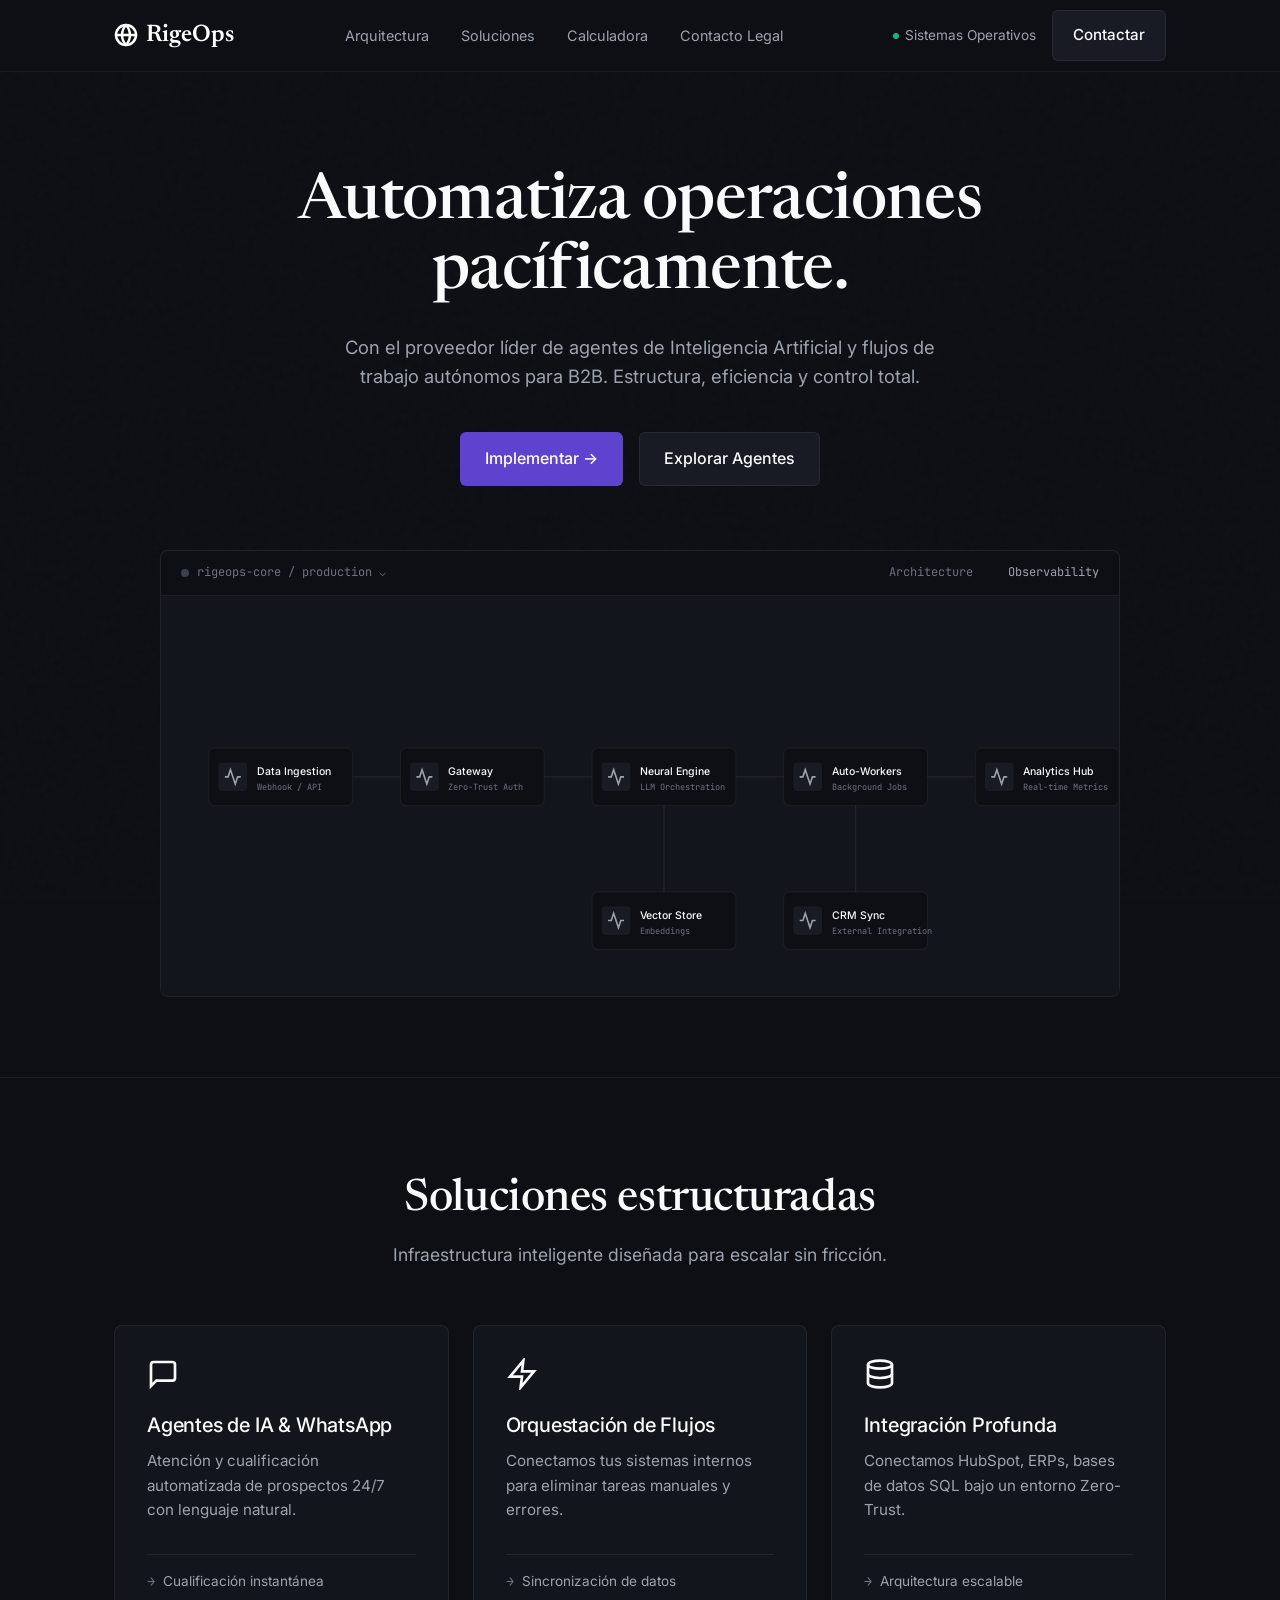
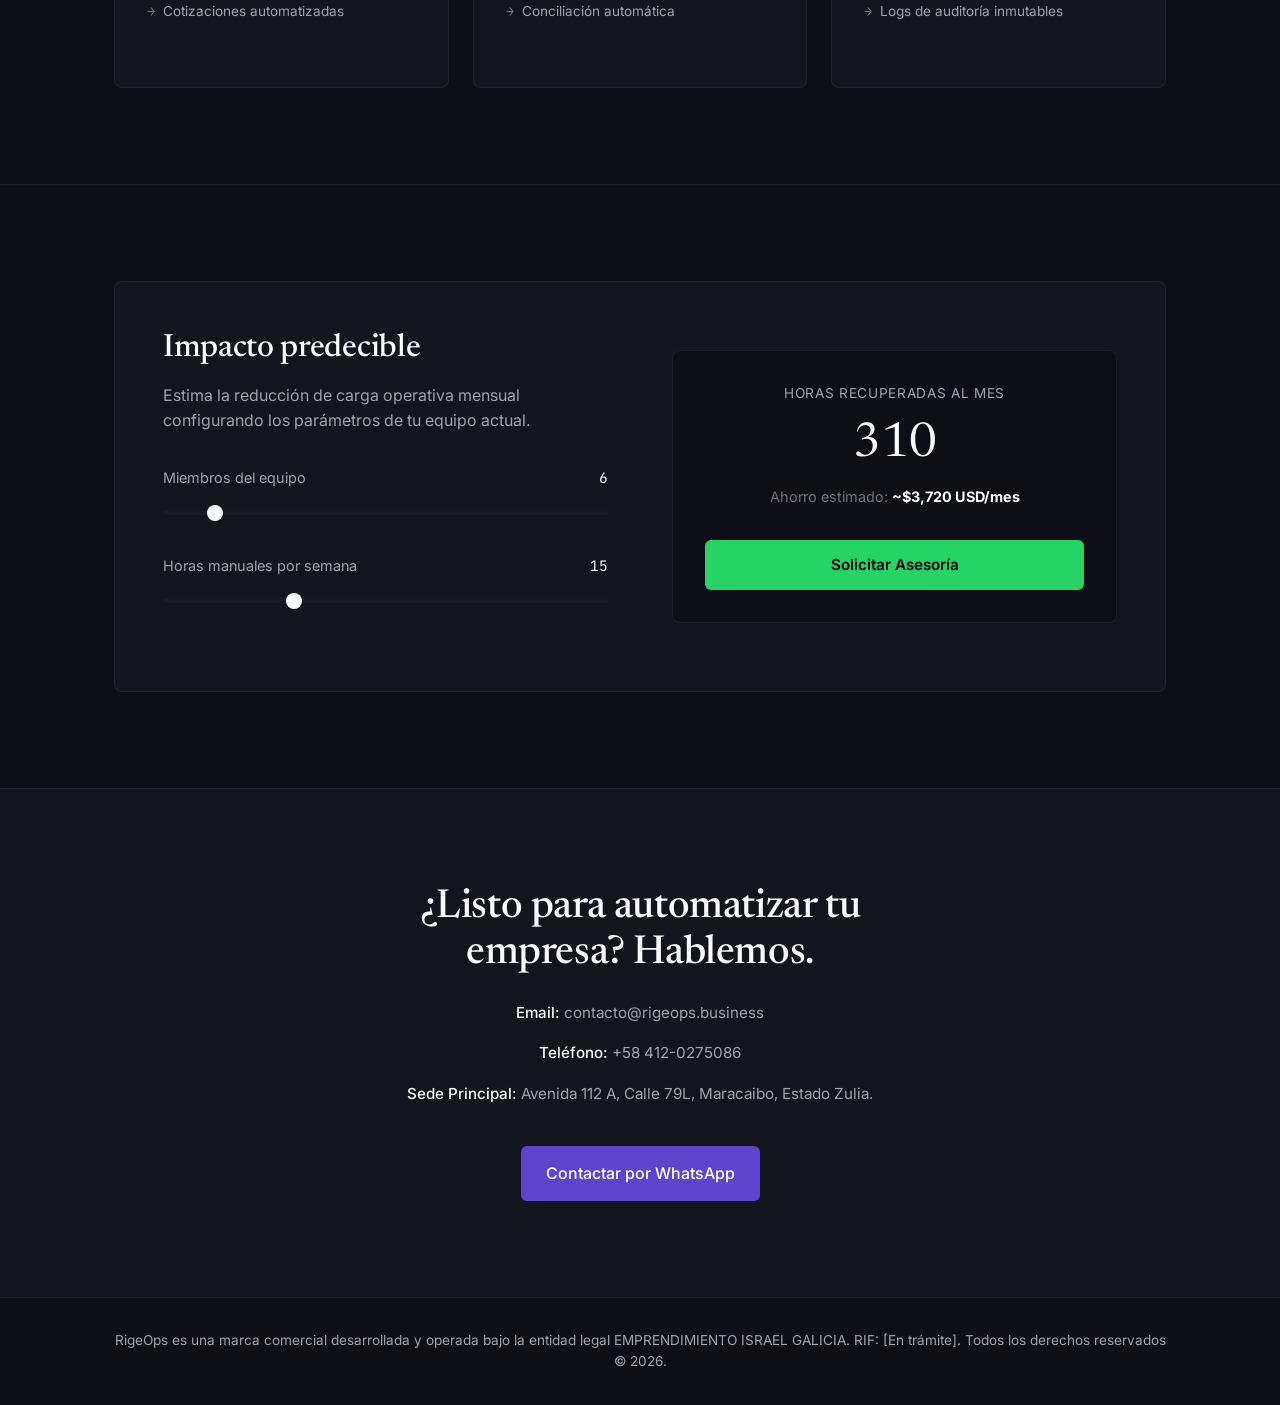
==== index.html @ 77338d5e "first commit" ====
<!DOCTYPE html>
<html lang="es">
<head>
  <meta charset="UTF-8" />
  <meta name="viewport" content="width=device-width, initial-scale=1.0" />
  <title>RigeOps | Inteligencia Artificial & Automatización de Operaciones B2B</title>
  <meta name="description" content="Ship software peacefully. Arquitectura de IA y flujos autónomos de alta ingeniería para empresas." />
  <link rel="stylesheet" href="styles.css" />
</head>
<body>

  <!-- HEADER -->
  <header class="navbar">
    <div class="container">
      <a href="#inicio" class="logo">
        <svg viewBox="0 0 24 24" fill="none" stroke="currentColor" stroke-width="2.5" stroke-linecap="round" stroke-linejoin="round">
          <circle cx="12" cy="12" r="10"></circle>
          <line x1="2" y1="12" x2="22" y2="12"></line>
          <path d="M12 2a15.3 15.3 0 0 1 4 10 15.3 15.3 0 0 1-4 10 15.3 15.3 0 0 1-4-10 15.3 15.3 0 0 1 4-10z"></path>
        </svg>
        RigeOps
      </a>

      <ul class="nav-links">
        <li><a href="#arquitectura">Arquitectura</a></li>
        <li><a href="#soluciones">Soluciones</a></li>
        <li><a href="#calculadora">Calculadora</a></li>
        <li><a href="#contacto">Contacto Legal</a></li>
      </ul>

      <div class="nav-actions">
        <div class="status-indicator">
          <span class="dot"></span>
          <span style="font-size:0.85rem; color:var(--text-secondary)">Sistemas Operativos</span>
        </div>
        <a href="https://wa.me/584120275086" class="btn btn-secondary" target="_blank">Contactar</a>
      </div>
      
      <button class="mobile-toggle">Menú</button>
    </div>
  </header>

  <main>
    <!-- HERO SECTION -->
    <section id="inicio" class="hero-section">
      <div class="container">
        <div class="hero-content">
          <h1 class="hero-title">Automatiza operaciones pacíficamente.</h1>
          <p class="hero-description">
            Con el proveedor líder de agentes de Inteligencia Artificial y flujos de trabajo autónomos para B2B. Estructura, eficiencia y control total.
          </p>
          <div class="hero-ctas">
            <a href="https://wa.me/584120275086" class="btn btn-primary btn-lg" target="_blank">Implementar →</a>
            <a href="#arquitectura" class="btn btn-secondary btn-lg">Explorar Agentes</a>
          </div>
        </div>

        <!-- ARCHITECTURE PREVIEW (Railway Style) -->
        <div id="arquitectura" class="architecture-preview">
          <div class="arch-header">
            <div class="arch-header-left">
              <span class="arch-dot"></span>
              <span>rigeops-core / production ⌵</span>
            </div>
            <div>
              <span>Architecture</span> &nbsp;&nbsp;&nbsp; <span style="color:var(--text-secondary)">Observability</span>
            </div>
          </div>
          <div class="arch-canvas-container">
            <!-- SVG rendered by JS -->
            <svg id="arch-svg" class="svg-diagram" viewBox="0 0 1000 400" preserveAspectRatio="xMidYMid meet"></svg>
          </div>
        </div>
      </div>
    </section>

    <!-- SERVICES SECTION -->
    <section id="soluciones" class="services-section">
      <div class="container">
        <div class="section-header">
          <h2 class="section-title">Soluciones estructuradas</h2>
          <p class="section-subtitle">Infraestructura inteligente diseñada para escalar sin fricción.</p>
        </div>

        <div class="services-grid">
          <div class="service-card">
            <svg class="service-icon" width="32" height="32" viewBox="0 0 24 24" fill="none" stroke="currentColor" stroke-width="2"><path d="M21 15a2 2 0 0 1-2 2H7l-4 4V5a2 2 0 0 1 2-2h14a2 2 0 0 1 2 2z"></path></svg>
            <h3 class="service-title">Agentes de IA & WhatsApp</h3>
            <p class="service-desc">Atención y cualificación automatizada de prospectos 24/7 con lenguaje natural.</p>
            <ul class="service-features">
              <li>Cualificación instantánea</li>
              <li>Cotizaciones automatizadas</li>
            </ul>
          </div>
          
          <div class="service-card">
            <svg class="service-icon" width="32" height="32" viewBox="0 0 24 24" fill="none" stroke="currentColor" stroke-width="2"><polygon points="13 2 3 14 12 14 11 22 21 10 12 10 13 2"></polygon></svg>
            <h3 class="service-title">Orquestación de Flujos</h3>
            <p class="service-desc">Conectamos tus sistemas internos para eliminar tareas manuales y errores.</p>
            <ul class="service-features">
              <li>Sincronización de datos</li>
              <li>Conciliación automática</li>
            </ul>
          </div>

          <div class="service-card">
            <svg class="service-icon" width="32" height="32" viewBox="0 0 24 24" fill="none" stroke="currentColor" stroke-width="2"><ellipse cx="12" cy="5" rx="9" ry="3"></ellipse><path d="M21 12c0 1.66-4 3-9 3s-9-1.34-9-3"></path><path d="M3 5v14c0 1.66 4 3 9 3s9-1.34 9-3V5"></path></svg>
            <h3 class="service-title">Integración Profunda</h3>
            <p class="service-desc">Conectamos HubSpot, ERPs, bases de datos SQL bajo un entorno Zero-Trust.</p>
            <ul class="service-features">
              <li>Arquitectura escalable</li>
              <li>Logs de auditoría inmutables</li>
            </ul>
          </div>
        </div>
      </div>
    </section>

    <!-- ROI CALCULATOR -->
    <section id="calculadora" class="roi-section">
      <div class="container">
        <div class="roi-container">
          <div>
            <h2 class="roi-title">Impacto predecible</h2>
            <p style="color:var(--text-secondary); margin-bottom: 2rem;">Estima la reducción de carga operativa mensual configurando los parámetros de tu equipo actual.</p>
            
            <div class="slider-group">
              <div class="slider-label">
                <span>Miembros del equipo</span>
                <span class="slider-val" id="val-team">6</span>
              </div>
              <input type="range" id="slider-team" min="1" max="50" value="6">
            </div>

            <div class="slider-group">
              <div class="slider-label">
                <span>Horas manuales por semana</span>
                <span class="slider-val" id="val-hours">15</span>
              </div>
              <input type="range" id="slider-hours" min="5" max="40" value="15">
            </div>
          </div>

          <div class="roi-result">
            <div style="font-size:0.85rem; color:var(--text-secondary); text-transform:uppercase; letter-spacing:0.05em;">Horas recuperadas al mes</div>
            <div class="roi-number" id="result-hours">310</div>
            <div class="roi-sub">Ahorro estimado: <strong id="result-cost" style="color:#fff;">~$3,720 USD/mes</strong></div>
            
            <a href="https://wa.me/584120275086" class="btn btn-whatsapp" style="width:100%" target="_blank">Solicitar Asesoría</a>
          </div>
        </div>
      </div>
    </section>

    <!-- CONTACT (META VALIDATION) -->
    <section id="contacto" class="contact-section">
      <div class="container">
        <div class="contact-card">
          <h2>¿Listo para automatizar tu empresa? Hablemos.</h2>
          <div class="contact-info">
            <p><strong>Email:</strong> contacto@rigeops.business</p>
            <p><strong>Teléfono:</strong> +58 412-0275086</p>
            <p><strong>Sede Principal:</strong> Avenida 112 A, Calle 79L, Maracaibo, Estado Zulia.</p>
          </div>
          <a href="https://wa.me/584120275086" class="btn btn-primary btn-lg" target="_blank">Contactar por WhatsApp</a>
        </div>
      </div>
    </section>

  </main>

  <footer class="legal-footer">
    <div class="container">
      <p>RigeOps es una marca comercial desarrollada y operada bajo la entidad legal EMPRENDIMIENTO ISRAEL GALICIA. RIF: [En trámite]. Todos los derechos reservados &copy; 2026.</p>
    </div>
  </footer>

  <script src="nodes-diagram.js"></script>
  <script src="app.js"></script>
</body>
</html>
---- styles.css ----
/* ==========================================================================
   RIGEOPS - SOBER & CLEAN DESIGN SYSTEM (Railway Inspired)
   B2B Artificial Intelligence & Operations Automation
   ========================================================================== */

@import url('https://fonts.googleapis.com/css2?family=Inter:wght@400;500;600&family=Newsreader:opsz,wght@6..72,400;6..72,500;6..72,600&family=JetBrains+Mono:wght@400;500&display=swap');

:root {
  /* Color Palette - Flat & Sober */
  --bg-primary: #0d0f14;
  --bg-secondary: #13151c;
  --bg-tertiary: #191b24;
  --bg-card: #15171e;
  --bg-card-hover: #1c1e28;
  
  /* Accents */
  --accent-primary: #5e43ce; /* Railway-like purple */
  --accent-primary-hover: #6f55db;
  --accent-muted: #2d3748;
  --accent-green: #10b981;
  --accent-blue: #3b82f6;
  
  /* Text Colors */
  --text-primary: #f9fafb;
  --text-secondary: #9ca3af;
  --text-muted: #6b7280;
  
  /* Borders */
  --border-subtle: rgba(255, 255, 255, 0.06);
  --border-hover: rgba(255, 255, 255, 0.12);
  
  /* Typography */
  --font-serif: 'Newsreader', serif;
  --font-sans: 'Inter', -apple-system, BlinkMacSystemFont, 'Segoe UI', Roboto, sans-serif;
  --font-mono: 'JetBrains Mono', monospace;
  
  /* Layout */
  --max-width: 1100px;
  --nav-height: 72px;
  
  /* Transitions */
  --transition-fast: 0.15s ease-out;
}

/* --- Base & Reset --- */
*, *::before, *::after {
  box-sizing: border-box;
  margin: 0;
  padding: 0;
}

html {
  scroll-behavior: smooth;
  color-scheme: dark;
  font-size: 16px;
}

body {
  font-family: var(--font-sans);
  background-color: var(--bg-primary);
  color: var(--text-primary);
  line-height: 1.6;
  -webkit-font-smoothing: antialiased;
  -moz-osx-font-smoothing: grayscale;
}

/* Optional subtle background illustration (like clouds/noise), kept extremely minimal */
body::before {
  content: '';
  position: fixed;
  top: 0; left: 0; right: 0; bottom: 0;
  background-image: url('data:image/svg+xml;utf8,%3Csvg viewBox="0 0 200 200" xmlns="http://www.w3.org/2000/svg"%3E%3Cfilter id="noiseFilter"%3E%3CfeTurbulence type="fractalNoise" baseFrequency="0.65" numOctaves="3" stitchTiles="stitch"/%3E%3C/filter%3E%3Crect width="100%25" height="100%25" filter="url(%23noiseFilter)" opacity="0.015"/%3E%3C/svg%3E');
  pointer-events: none;
  z-index: 0;
}

a {
  color: inherit;
  text-decoration: none;
  transition: color var(--transition-fast);
}

.container {
  width: 100%;
  max-width: var(--max-width);
  margin: 0 auto;
  padding: 0 1.5rem;
  position: relative;
  z-index: 1;
}

/* --- Typography --- */
h1, h2, h3 {
  font-family: var(--font-serif);
  font-weight: 500;
  color: var(--text-primary);
  letter-spacing: -0.01em;
  line-height: 1.15;
}

h4, h5, h6 {
  font-weight: 600;
}

p {
  color: var(--text-secondary);
}

.section-header {
  text-align: center;
  max-width: 680px;
  margin: 0 auto 3.5rem auto;
}

.section-title {
  font-size: 2.8rem;
  margin-bottom: 1rem;
}

.section-subtitle {
  font-size: 1.1rem;
  color: var(--text-secondary);
  font-family: var(--font-sans);
  font-weight: 400;
}

/* --- Buttons --- */
.btn {
  display: inline-flex;
  align-items: center;
  justify-content: center;
  gap: 0.5rem;
  padding: 0.75rem 1.25rem;
  border-radius: 6px;
  font-weight: 500;
  font-size: 0.95rem;
  cursor: pointer;
  border: 1px solid transparent;
  transition: all var(--transition-fast);
  text-decoration: none;
}

.btn-primary {
  background-color: var(--accent-primary);
  color: #ffffff;
}

.btn-primary:hover {
  background-color: var(--accent-primary-hover);
}

.btn-secondary {
  background-color: var(--bg-tertiary);
  color: var(--text-primary);
  border-color: var(--border-subtle);
}

.btn-secondary:hover {
  background-color: var(--bg-card-hover);
  border-color: var(--border-hover);
}

.btn-whatsapp {
  background-color: #25D366; /* WhatsApp brand color */
  color: #000;
  font-weight: 600;
}
.btn-whatsapp:hover {
  background-color: #20bd5a;
}

.btn-lg {
  padding: 0.85rem 1.5rem;
  font-size: 1rem;
}

/* --- Header / Nav --- */
.navbar {
  position: fixed;
  top: 0;
  left: 0;
  width: 100%;
  height: var(--nav-height);
  background: var(--bg-primary);
  border-bottom: 1px solid var(--border-subtle);
  z-index: 100;
  display: flex;
  align-items: center;
}

.navbar .container {
  display: flex;
  align-items: center;
  justify-content: space-between;
}

.logo {
  font-family: var(--font-serif);
  font-size: 1.5rem;
  font-weight: 600;
  color: #fff;
  display: flex;
  align-items: center;
  gap: 0.5rem;
}

.logo svg {
  width: 24px;
  height: 24px;
}

.nav-links {
  display: flex;
  gap: 2rem;
  list-style: none;
}

.nav-links a {
  font-size: 0.9rem;
  color: var(--text-secondary);
}

.nav-links a:hover {
  color: var(--text-primary);
}

.nav-actions {
  display: flex;
  align-items: center;
  gap: 1rem;
}

.mobile-toggle {
  display: none;
  background: none;
  border: none;
  color: var(--text-primary);
  cursor: pointer;
}

/* --- Hero Section --- */
.hero-section {
  padding-top: calc(var(--nav-height) + 6rem);
  padding-bottom: 5rem;
  text-align: center;
}

.hero-content {
  max-width: 800px;
  margin: 0 auto;
}

.hero-title {
  font-size: 4rem;
  line-height: 1.1;
  margin-bottom: 1.5rem;
}

.hero-description {
  font-size: 1.15rem;
  color: var(--text-secondary);
  max-width: 600px;
  margin: 0 auto 2.5rem auto;
}

.hero-ctas {
  display: flex;
  justify-content: center;
  gap: 1rem;
  margin-bottom: 4rem;
}

/* --- Architecture/Diagram Preview Section --- */
.architecture-preview {
  margin: 0 auto;
  width: 100%;
  max-width: 960px;
  background: var(--bg-secondary);
  border: 1px solid var(--border-subtle);
  border-radius: 8px;
  overflow: hidden;
}

.arch-header {
  display: flex;
  justify-content: space-between;
  align-items: center;
  padding: 0.75rem 1.25rem;
  border-bottom: 1px solid var(--border-subtle);
  background: var(--bg-primary);
  font-family: var(--font-mono);
  font-size: 0.75rem;
  color: var(--text-muted);
}

.arch-header-left {
  display: flex;
  align-items: center;
  gap: 0.5rem;
}

.arch-dot {
  width: 8px;
  height: 8px;
  border-radius: 50%;
  background: #374151;
}

.arch-canvas-container {
  position: relative;
  width: 100%;
  height: 400px;
  background: var(--bg-secondary);
}

/* SVG Diagram Styles */
.svg-diagram {
  width: 100%;
  height: 100%;
}

.node-group {
  cursor: pointer;
}

.node-rect {
  fill: var(--bg-primary);
  stroke: var(--border-subtle);
  stroke-width: 1;
  rx: 6; /* rounded corners */
}

.node-group:hover .node-rect {
  stroke: var(--text-muted);
}

.node-title {
  fill: var(--text-primary);
  font-family: var(--font-sans);
  font-size: 11px;
  font-weight: 500;
}

.node-subtitle {
  fill: var(--text-muted);
  font-family: var(--font-mono);
  font-size: 9px;
}

.node-icon-bg {
  fill: var(--bg-tertiary);
  rx: 4;
}

.conn-line {
  stroke: var(--border-subtle);
  stroke-width: 1.5;
  fill: none;
}

/* Status Indicator in Header */
.status-indicator {
  display: inline-flex;
  align-items: center;
  gap: 6px;
}
.status-indicator .dot {
  width: 6px; height: 6px;
  background-color: var(--accent-green);
  border-radius: 50%;
}

/* --- Section: Services / Solutions --- */
.services-section {
  padding: 6rem 0;
  border-top: 1px solid var(--border-subtle);
}

.services-grid {
  display: grid;
  grid-template-columns: repeat(3, 1fr);
  gap: 1.5rem;
}

.service-card {
  background: var(--bg-secondary);
  border: 1px solid var(--border-subtle);
  border-radius: 8px;
  padding: 2rem;
  display: flex;
  flex-direction: column;
}

.service-icon {
  margin-bottom: 1.5rem;
  color: var(--text-primary);
}

.service-title {
  font-size: 1.25rem;
  margin-bottom: 0.75rem;
  font-family: var(--font-sans);
}

.service-desc {
  font-size: 0.95rem;
  margin-bottom: 2rem;
  flex-grow: 1;
}

.service-features {
  list-style: none;
  border-top: 1px solid var(--border-subtle);
  padding-top: 1rem;
  margin-bottom: 1.5rem;
}

.service-features li {
  font-size: 0.85rem;
  color: var(--text-secondary);
  margin-bottom: 0.5rem;
  display: flex;
  align-items: center;
  gap: 0.5rem;
}
.service-features li::before {
  content: "→";
  color: var(--text-muted);
  font-family: var(--font-mono);
}

/* --- Section: ROI Calculator --- */
.roi-section {
  padding: 6rem 0;
  border-top: 1px solid var(--border-subtle);
}

.roi-container {
  background: var(--bg-secondary);
  border: 1px solid var(--border-subtle);
  border-radius: 8px;
  padding: 3rem;
  display: grid;
  grid-template-columns: 1fr 1fr;
  gap: 4rem;
  align-items: center;
}

.roi-title {
  font-size: 2rem;
  margin-bottom: 1rem;
}

.slider-group {
  margin-bottom: 2rem;
}

.slider-label {
  display: flex;
  justify-content: space-between;
  font-size: 0.9rem;
  margin-bottom: 0.5rem;
  color: var(--text-secondary);
}
.slider-val {
  font-family: var(--font-mono);
  color: var(--text-primary);
}

input[type="range"] {
  -webkit-appearance: none;
  width: 100%;
  height: 4px;
  background: var(--bg-tertiary);
  border-radius: 2px;
  outline: none;
}
input[type="range"]::-webkit-slider-thumb {
  -webkit-appearance: none;
  width: 16px;
  height: 16px;
  background: var(--text-primary);
  border-radius: 50%;
  cursor: pointer;
}

.roi-result {
  background: var(--bg-primary);
  border: 1px solid var(--border-subtle);
  border-radius: 8px;
  padding: 2rem;
  text-align: center;
}

.roi-number {
  font-size: 3rem;
  font-family: var(--font-serif);
  color: var(--text-primary);
  line-height: 1;
  margin: 1rem 0;
}

.roi-sub {
  font-size: 0.9rem;
  color: var(--text-muted);
  margin-bottom: 2rem;
}

/* --- Section: FAQ --- */
.faq-section {
  padding: 6rem 0;
  border-top: 1px solid var(--border-subtle);
}

.faq-list {
  max-width: 700px;
  margin: 0 auto;
}

.faq-item {
  border-bottom: 1px solid var(--border-subtle);
}
.faq-item:last-child {
  border-bottom: none;
}

.faq-q {
  width: 100%;
  text-align: left;
  background: none;
  border: none;
  padding: 1.5rem 0;
  font-size: 1.05rem;
  font-weight: 500;
  color: var(--text-primary);
  cursor: pointer;
  display: flex;
  justify-content: space-between;
  align-items: center;
}

.faq-a {
  max-height: 0;
  overflow: hidden;
  color: var(--text-secondary);
  font-size: 0.95rem;
  transition: max-height 0.3s ease;
}

.faq-item.active .faq-a {
  max-height: 300px;
  padding-bottom: 1.5rem;
}

/* --- Section: Contact (Meta Validation) --- */
.contact-section {
  padding: 6rem 0;
  border-top: 1px solid var(--border-subtle);
  background: var(--bg-secondary);
  text-align: center;
}

.contact-card {
  max-width: 600px;
  margin: 0 auto;
}

.contact-card h2 {
  font-size: 2.5rem;
  margin-bottom: 1.5rem;
}

.contact-info {
  display: flex;
  flex-direction: column;
  gap: 1rem;
  margin-bottom: 2.5rem;
  color: var(--text-secondary);
  font-size: 0.95rem;
}

.contact-info strong {
  color: var(--text-primary);
  font-weight: 500;
}

/* --- Footer --- */
.legal-footer {
  padding: 2rem 0;
  border-top: 1px solid var(--border-subtle);
  background: var(--bg-primary);
  text-align: center;
  font-size: 0.85rem;
  color: var(--text-muted);
}

/* --- Responsive --- */
@media (max-width: 900px) {
  .hero-title { font-size: 3rem; }
  .services-grid { grid-template-columns: 1fr; }
  .roi-container { grid-template-columns: 1fr; gap: 2rem; }
}

@media (max-width: 600px) {
  .nav-links, .nav-actions .btn { display: none; }
  .mobile-toggle { display: block; }
  .hero-title { font-size: 2.2rem; }
  .hero-ctas { flex-direction: column; }
}
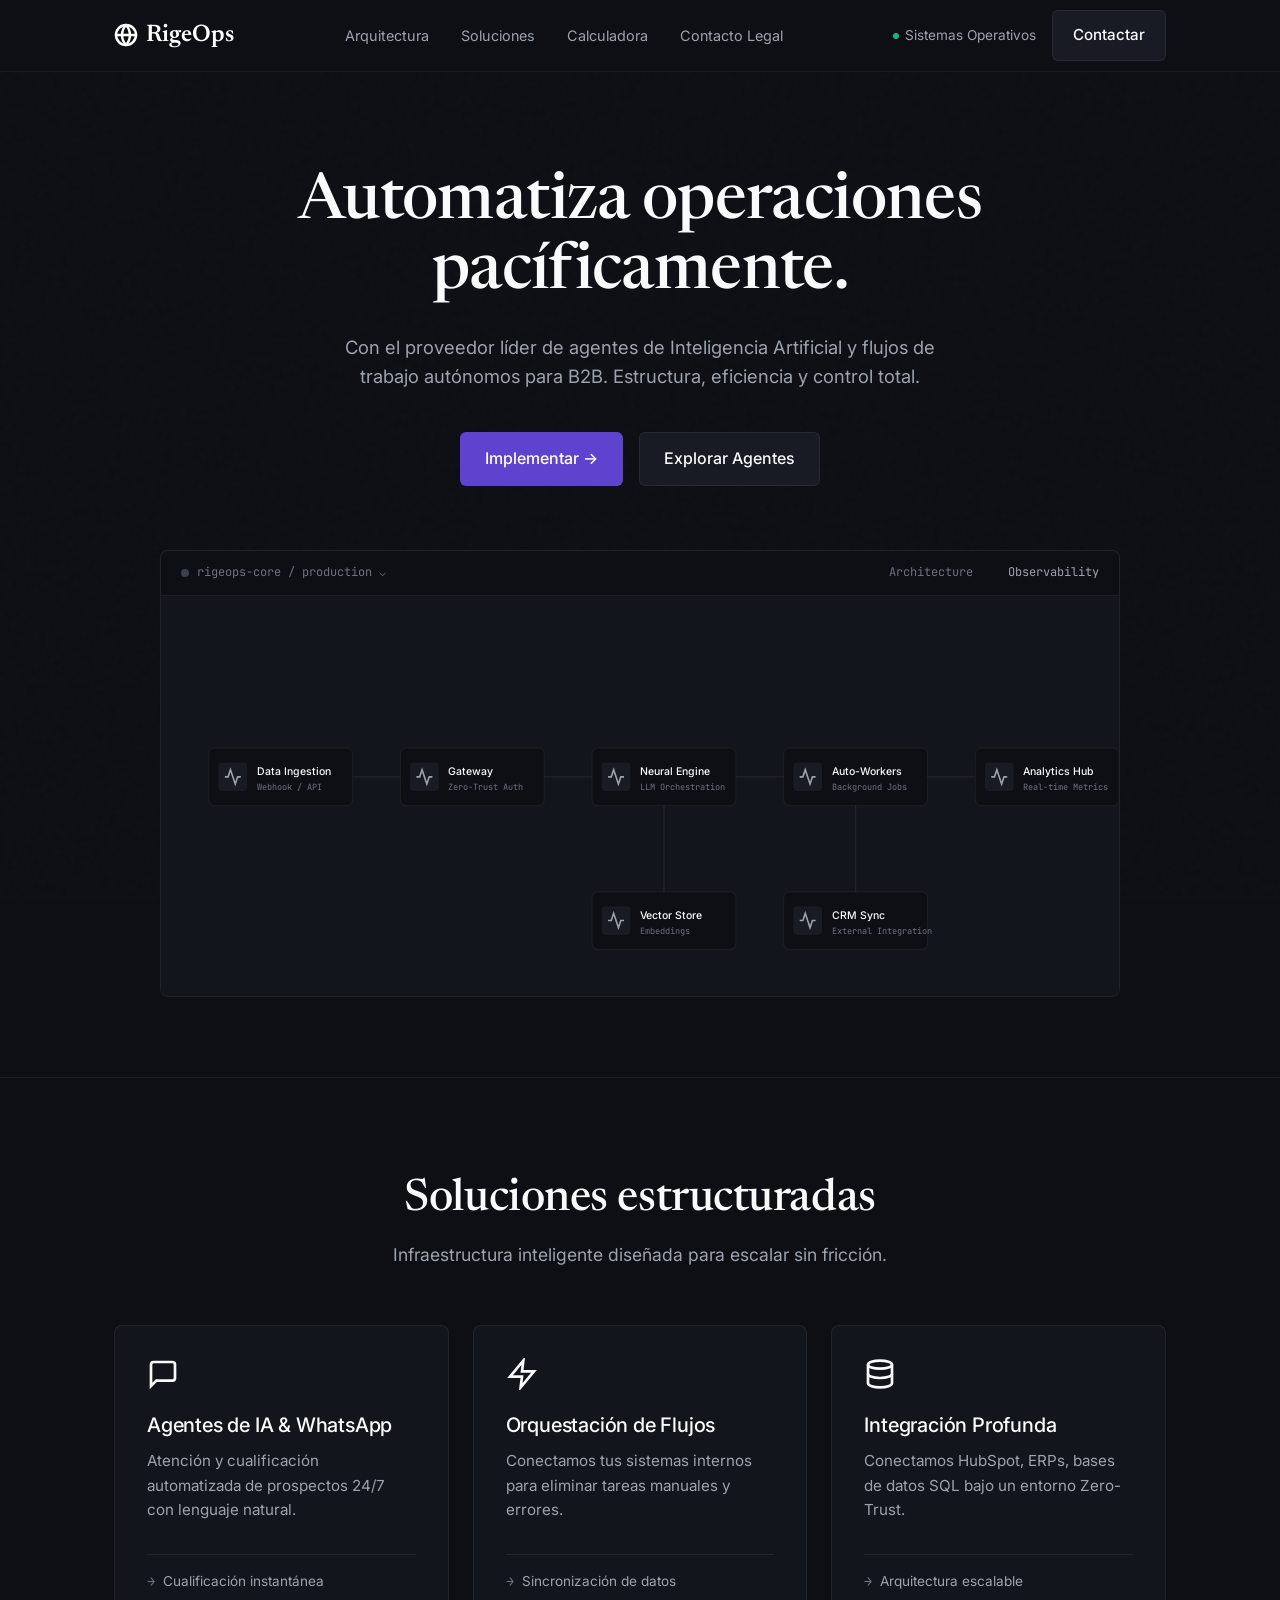
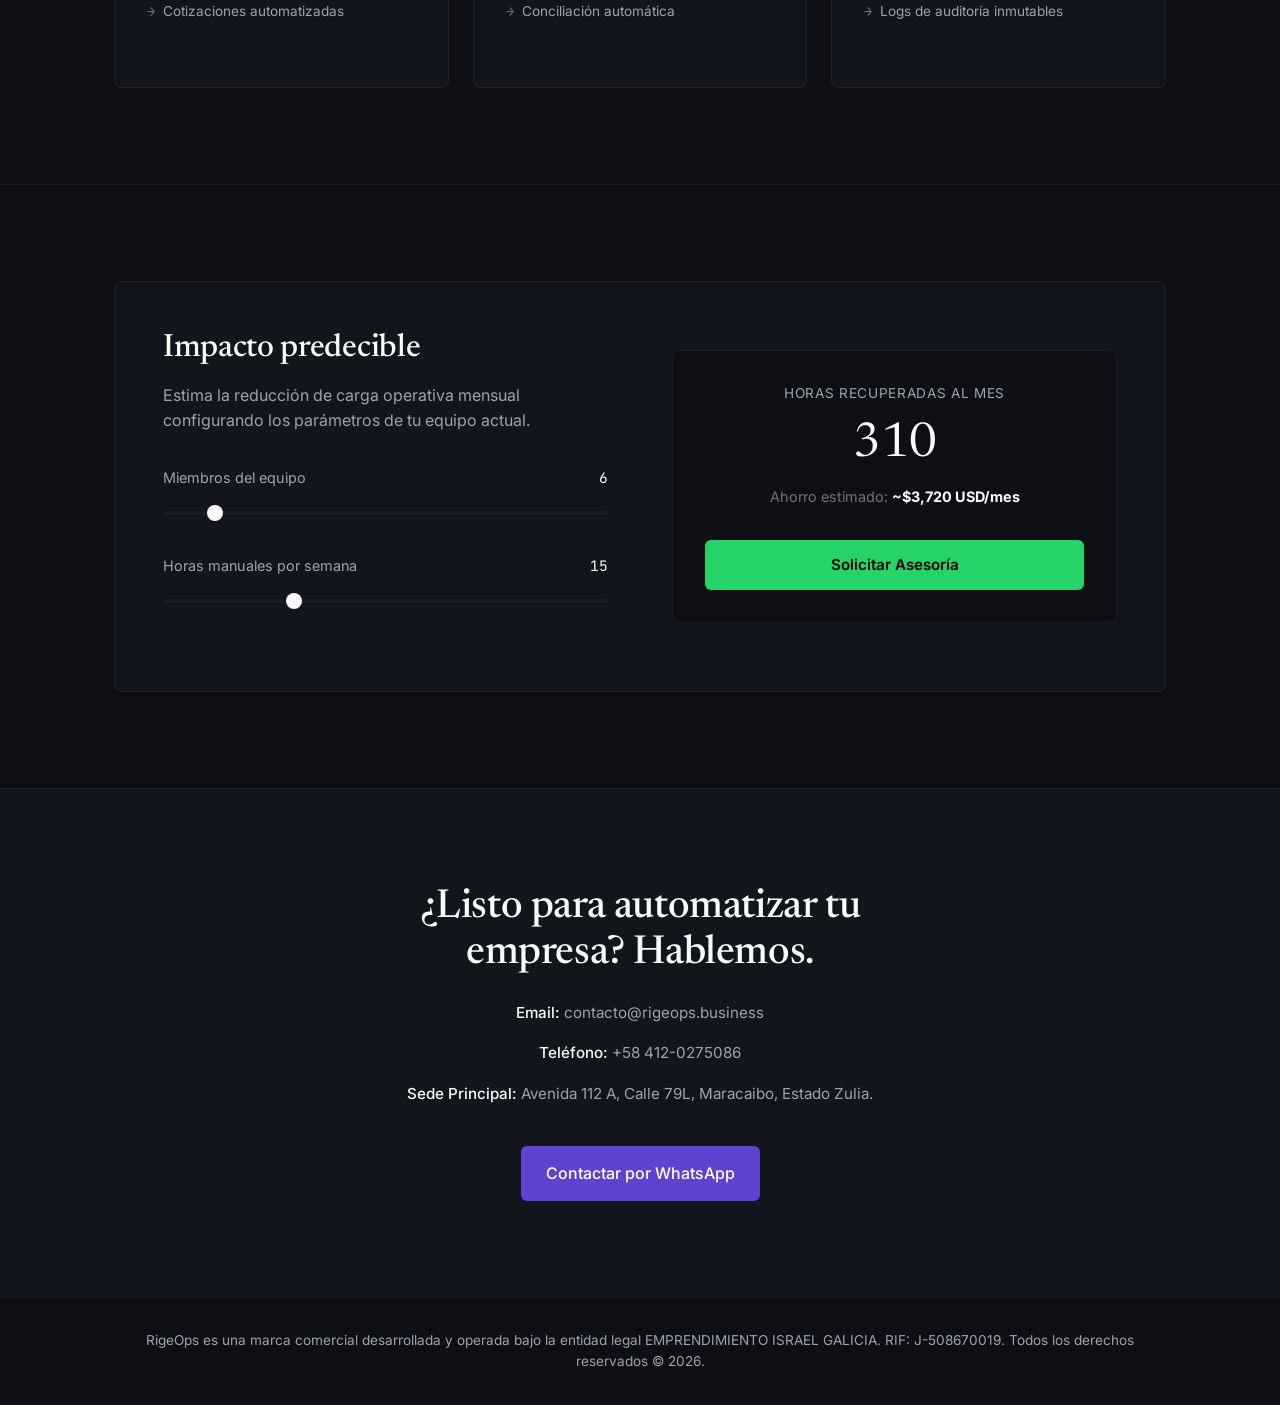
==== commit 1968537e: "RIF ACTUALIZADO" ====
--- a/index.html
+++ b/index.html
@@ -171,7 +171,7 @@
 
   <footer class="legal-footer">
     <div class="container">
-      <p>RigeOps es una marca comercial desarrollada y operada bajo la entidad legal EMPRENDIMIENTO ISRAEL GALICIA. RIF: [En trámite]. Todos los derechos reservados &copy; 2026.</p>
+      <p>RigeOps es una marca comercial desarrollada y operada bajo la entidad legal EMPRENDIMIENTO ISRAEL GALICIA. RIF: J-508670019. Todos los derechos reservados &copy; 2026.</p>
     </div>
   </footer>
 
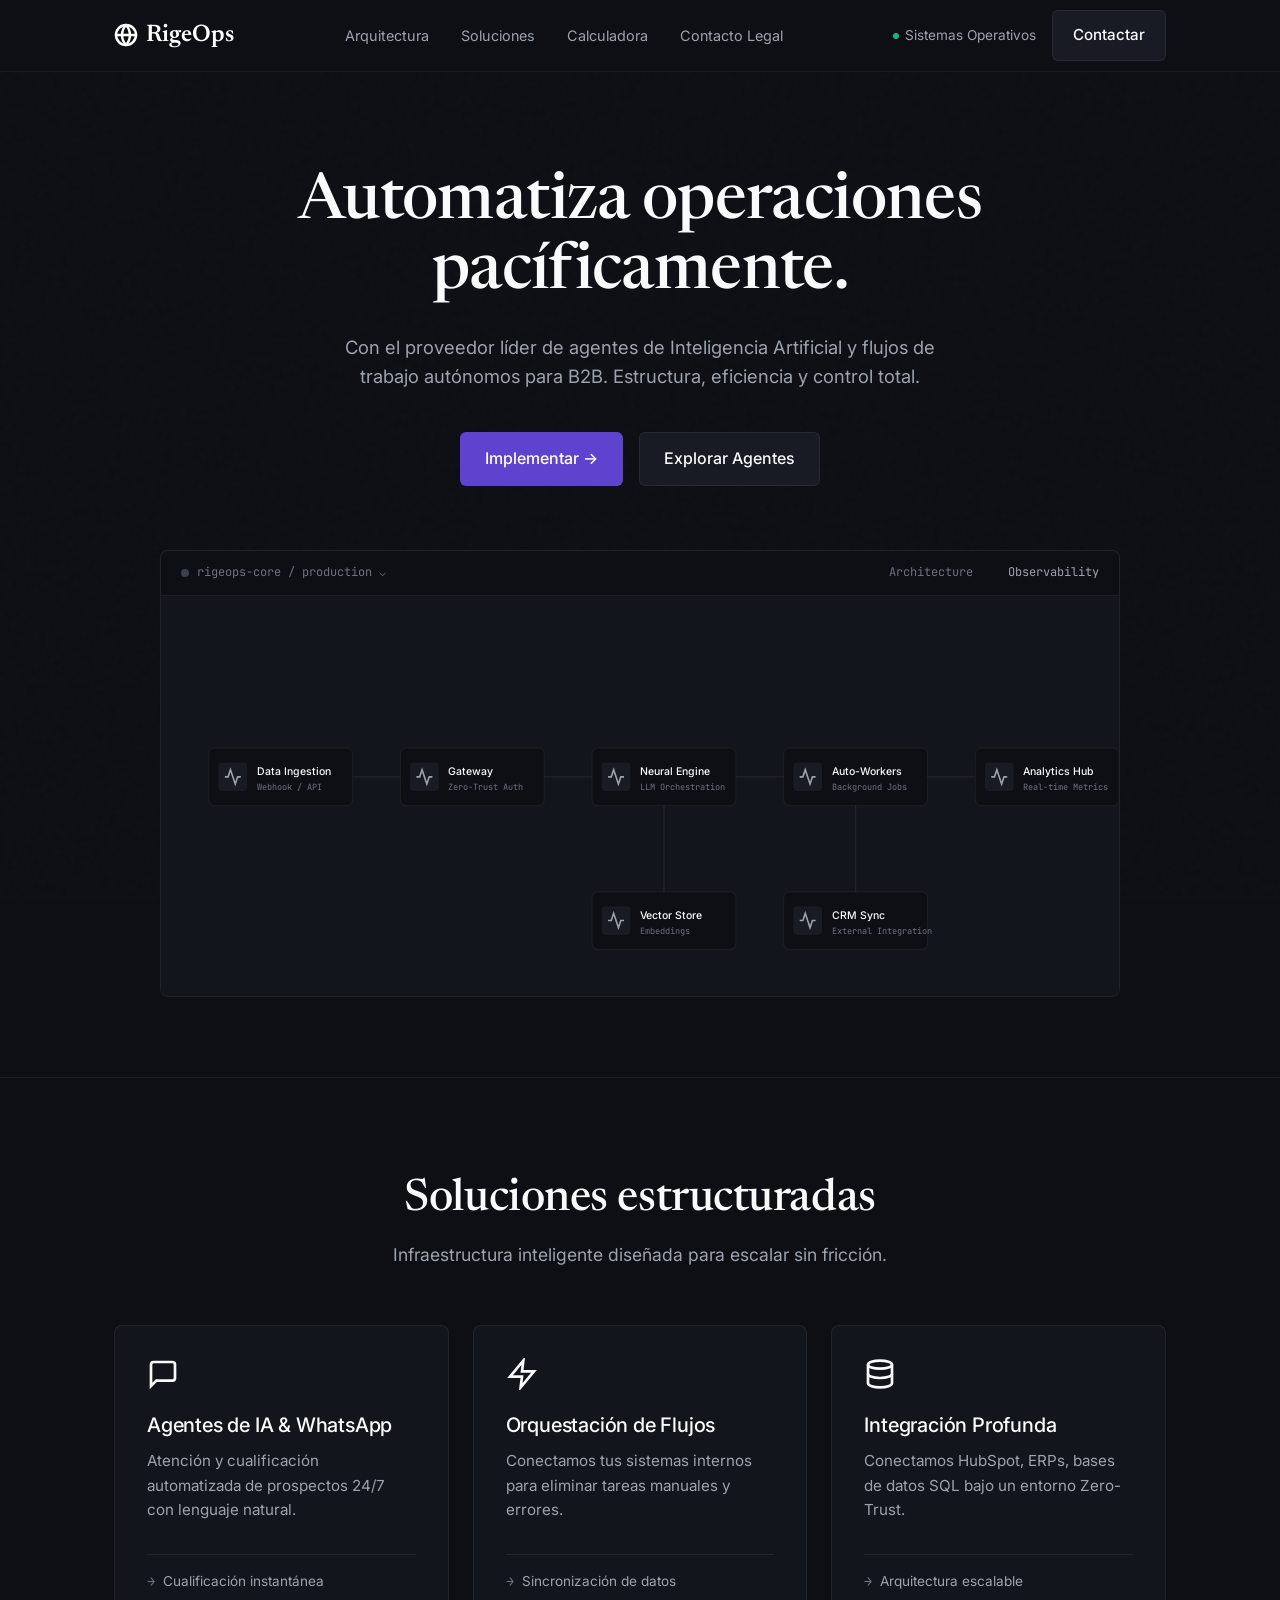
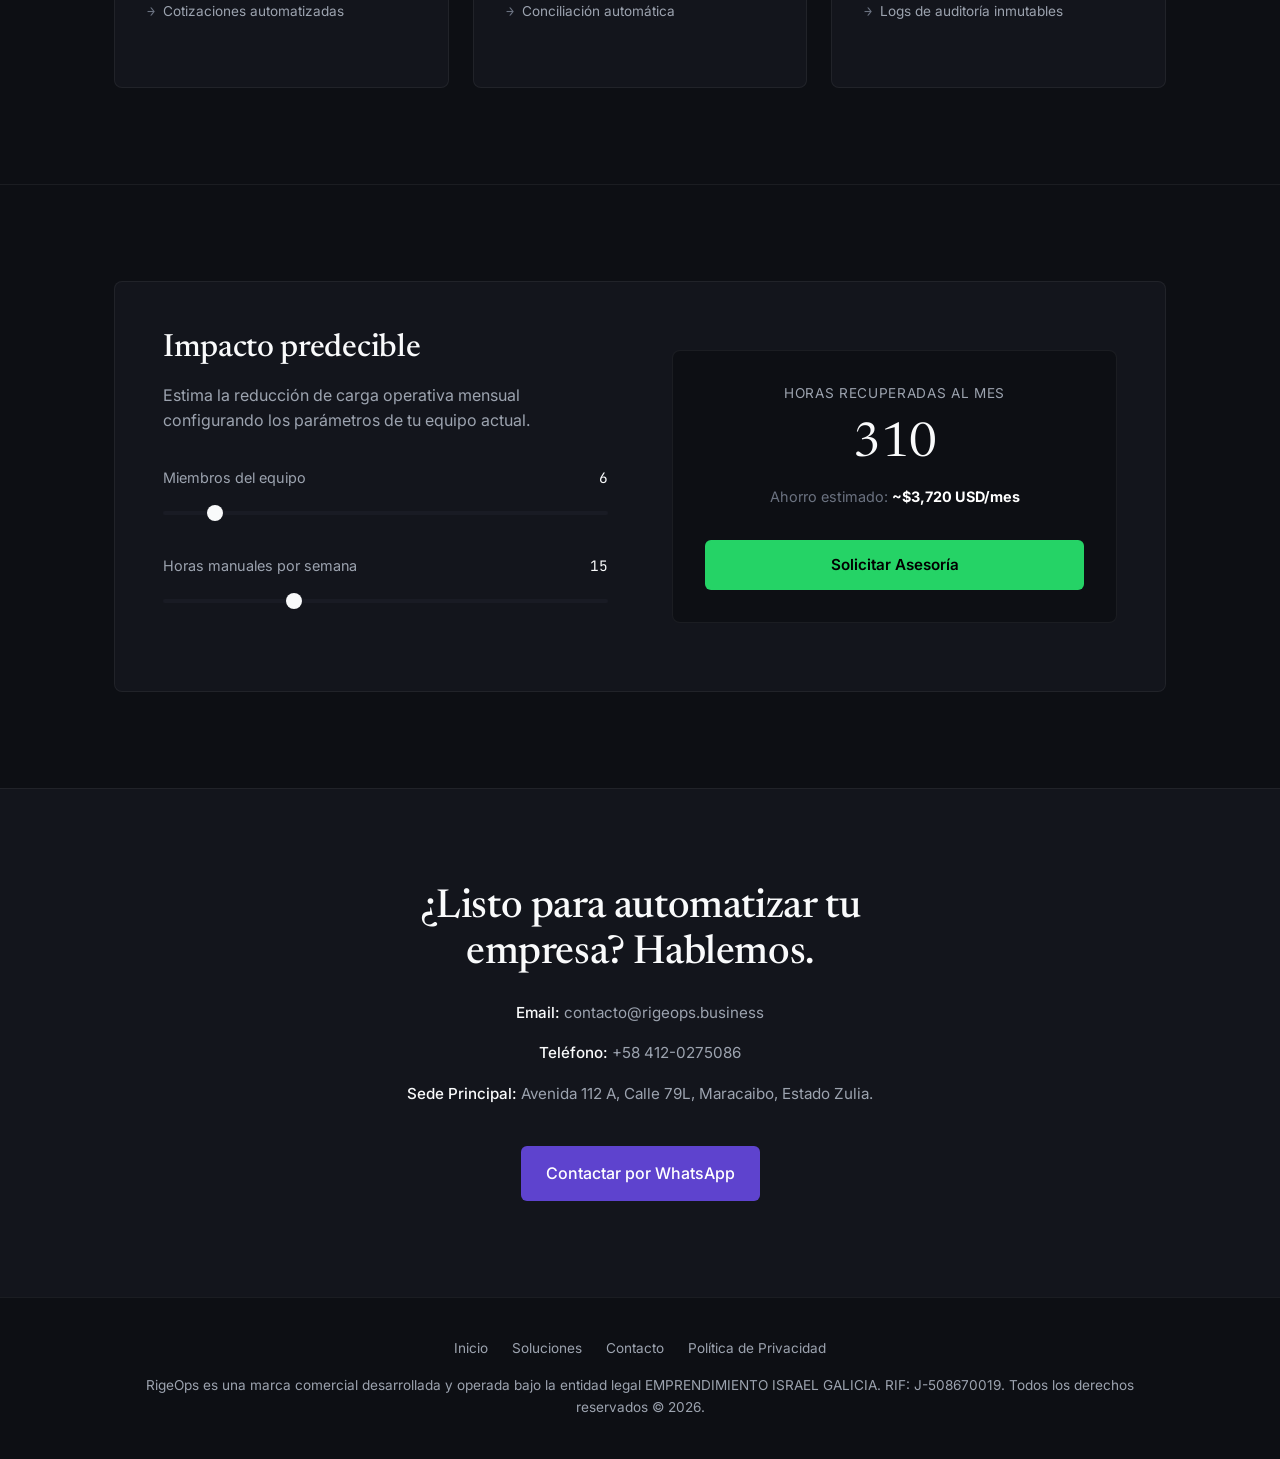
==== commit a0ee0abd: "privacy" ====
--- a/index.html
+++ b/index.html
@@ -171,6 +171,12 @@
 
   <footer class="legal-footer">
     <div class="container">
+      <ul class="legal-footer-links">
+        <li><a href="#inicio">Inicio</a></li>
+        <li><a href="#soluciones">Soluciones</a></li>
+        <li><a href="#contacto">Contacto</a></li>
+        <li><a href="/privacy">Política de Privacidad</a></li>
+      </ul>
       <p>RigeOps es una marca comercial desarrollada y operada bajo la entidad legal EMPRENDIMIENTO ISRAEL GALICIA. RIF: J-508670019. Todos los derechos reservados &copy; 2026.</p>
     </div>
   </footer>
--- a/styles.css
+++ b/styles.css
@@ -586,7 +586,7 @@
 
 /* --- Footer --- */
 .legal-footer {
-  padding: 2rem 0;
+  padding: 2.5rem 0;
   border-top: 1px solid var(--border-subtle);
   background: var(--bg-primary);
   text-align: center;
@@ -594,11 +594,314 @@
   color: var(--text-muted);
 }
 
+.legal-footer-links {
+  display: flex;
+  justify-content: center;
+  gap: 1.5rem;
+  margin-bottom: 1rem;
+  list-style: none;
+}
+
+.legal-footer-links a {
+  color: var(--text-secondary);
+  font-size: 0.85rem;
+}
+
+.legal-footer-links a:hover {
+  color: var(--text-primary);
+  text-decoration: underline;
+}
+
+/* ==========================================================================
+   LEGAL & PRIVACY POLICY STYLES
+   ========================================================================== */
+.legal-page {
+  padding-top: calc(var(--nav-height) + 3rem);
+  padding-bottom: 6rem;
+}
+
+.legal-header {
+  margin-bottom: 3rem;
+  padding-bottom: 2rem;
+  border-bottom: 1px solid var(--border-subtle);
+}
+
+.legal-badge {
+  display: inline-flex;
+  align-items: center;
+  gap: 0.5rem;
+  padding: 0.35rem 0.85rem;
+  background: rgba(94, 67, 206, 0.15);
+  border: 1px solid rgba(94, 67, 206, 0.35);
+  border-radius: 9999px;
+  font-size: 0.8rem;
+  font-family: var(--font-mono);
+  color: #c4b5fd;
+  margin-bottom: 1.25rem;
+}
+
+.legal-badge-dot {
+  width: 6px;
+  height: 6px;
+  border-radius: 50%;
+  background: var(--accent-green);
+}
+
+.legal-title {
+  font-size: 3rem;
+  line-height: 1.15;
+  margin-bottom: 1rem;
+}
+
+.legal-lead {
+  font-size: 1.15rem;
+  color: var(--text-secondary);
+  max-width: 800px;
+  line-height: 1.6;
+  margin-bottom: 2rem;
+}
+
+.legal-meta-cards {
+  display: grid;
+  grid-template-columns: repeat(auto-fit, minmax(220px, 1fr));
+  gap: 1rem;
+  margin-top: 2rem;
+}
+
+.legal-meta-card {
+  background: var(--bg-secondary);
+  border: 1px solid var(--border-subtle);
+  border-radius: 8px;
+  padding: 1.25rem;
+}
+
+.legal-meta-label {
+  font-size: 0.75rem;
+  text-transform: uppercase;
+  letter-spacing: 0.05em;
+  color: var(--text-muted);
+  font-family: var(--font-mono);
+  margin-bottom: 0.35rem;
+}
+
+.legal-meta-value {
+  font-size: 0.95rem;
+  color: var(--text-primary);
+  font-weight: 500;
+}
+
+.legal-meta-value a {
+  color: var(--accent-primary-hover);
+  text-decoration: underline;
+}
+
+/* Legal Layout (Sidebar TOC + Content) */
+.legal-layout {
+  display: grid;
+  grid-template-columns: 280px 1fr;
+  gap: 3.5rem;
+  align-items: start;
+}
+
+.legal-sidebar {
+  position: sticky;
+  top: calc(var(--nav-height) + 2rem);
+  max-height: calc(100vh - var(--nav-height) - 4rem);
+  overflow-y: auto;
+  padding-right: 0.5rem;
+}
+
+.legal-sidebar::-webkit-scrollbar {
+  width: 4px;
+}
+.legal-sidebar::-webkit-scrollbar-thumb {
+  background: var(--border-hover);
+  border-radius: 2px;
+}
+
+.toc-card {
+  background: var(--bg-secondary);
+  border: 1px solid var(--border-subtle);
+  border-radius: 8px;
+  padding: 1.5rem;
+}
+
+.toc-title {
+  font-size: 0.85rem;
+  text-transform: uppercase;
+  letter-spacing: 0.08em;
+  color: var(--text-muted);
+  font-family: var(--font-mono);
+  margin-bottom: 1rem;
+  padding-bottom: 0.5rem;
+  border-bottom: 1px solid var(--border-subtle);
+}
+
+.toc-list {
+  list-style: none;
+  display: flex;
+  flex-direction: column;
+  gap: 0.6rem;
+}
+
+.toc-list li a {
+  font-size: 0.85rem;
+  color: var(--text-secondary);
+  display: block;
+  line-height: 1.4;
+  transition: color var(--transition-fast), padding-left var(--transition-fast);
+}
+
+.toc-list li a:hover {
+  color: var(--text-primary);
+  padding-left: 4px;
+}
+
+.toc-list li a.active {
+  color: var(--accent-primary-hover);
+  font-weight: 500;
+}
+
+/* Legal Content Body */
+.legal-content {
+  color: var(--text-secondary);
+  font-size: 1rem;
+  line-height: 1.75;
+}
+
+.legal-section {
+  padding-top: 2rem;
+  margin-bottom: 3rem;
+  border-top: 1px solid var(--border-subtle);
+  scroll-margin-top: calc(var(--nav-height) + 2rem);
+}
+
+.legal-section:first-child {
+  padding-top: 0;
+  border-top: none;
+}
+
+.legal-section h2 {
+  font-family: var(--font-serif);
+  font-size: 1.85rem;
+  color: var(--text-primary);
+  margin-bottom: 1.25rem;
+  display: flex;
+  align-items: baseline;
+  gap: 0.75rem;
+}
+
+.section-num {
+  font-family: var(--font-mono);
+  font-size: 1rem;
+  color: var(--accent-primary-hover);
+  font-weight: 500;
+}
+
+.legal-section h3 {
+  font-family: var(--font-sans);
+  font-size: 1.2rem;
+  color: var(--text-primary);
+  margin: 1.75rem 0 0.75rem 0;
+}
+
+.legal-section p {
+  margin-bottom: 1.25rem;
+  color: #d1d5db;
+}
+
+.legal-section ul, .legal-section ol {
+  margin: 1rem 0 1.5rem 1.5rem;
+  display: flex;
+  flex-direction: column;
+  gap: 0.6rem;
+}
+
+.legal-section li {
+  color: #d1d5db;
+  line-height: 1.6;
+}
+
+.legal-section li strong {
+  color: var(--text-primary);
+}
+
+.legal-callout {
+  background: var(--bg-secondary);
+  border: 1px solid var(--border-subtle);
+  border-left: 3px solid var(--accent-primary);
+  border-radius: 0 8px 8px 0;
+  padding: 1.25rem 1.5rem;
+  margin: 1.5rem 0;
+  color: #e5e7eb;
+}
+
+.legal-callout-title {
+  font-family: var(--font-sans);
+  font-weight: 600;
+  font-size: 0.95rem;
+  color: var(--text-primary);
+  margin-bottom: 0.5rem;
+  display: flex;
+  align-items: center;
+  gap: 0.5rem;
+}
+
+.legal-callout p {
+  color: #cbd5e1;
+  margin-bottom: 0.5rem;
+}
+.legal-callout p:last-child {
+  margin-bottom: 0;
+}
+
+.legal-callout-meta {
+  border-left-color: var(--accent-blue);
+  background: rgba(59, 130, 246, 0.05);
+}
+
+.legal-callout-meta .legal-callout-title {
+  color: #93c5fd;
+}
+
+.legal-grid-2 {
+  display: grid;
+  grid-template-columns: 1fr 1fr;
+  gap: 1.25rem;
+  margin: 1.5rem 0;
+}
+
+.legal-subcard {
+  background: var(--bg-secondary);
+  border: 1px solid var(--border-subtle);
+  border-radius: 8px;
+  padding: 1.25rem;
+}
+
+.legal-subcard h4 {
+  color: var(--text-primary);
+  font-size: 1rem;
+  margin-bottom: 0.5rem;
+  display: flex;
+  align-items: center;
+  gap: 0.5rem;
+}
+
+.legal-subcard p {
+  font-size: 0.9rem;
+  margin-bottom: 0;
+  color: var(--text-secondary);
+}
+
 /* --- Responsive --- */
 @media (max-width: 900px) {
   .hero-title { font-size: 3rem; }
   .services-grid { grid-template-columns: 1fr; }
   .roi-container { grid-template-columns: 1fr; gap: 2rem; }
+  .legal-layout { grid-template-columns: 1fr; gap: 2rem; }
+  .legal-sidebar { position: static; max-height: none; }
+  .legal-title { font-size: 2.3rem; }
+  .legal-grid-2 { grid-template-columns: 1fr; }
 }
 
 @media (max-width: 600px) {
@@ -606,4 +909,5 @@
   .mobile-toggle { display: block; }
   .hero-title { font-size: 2.2rem; }
   .hero-ctas { flex-direction: column; }
-}
+  .legal-meta-cards { grid-template-columns: 1fr; }
+}
